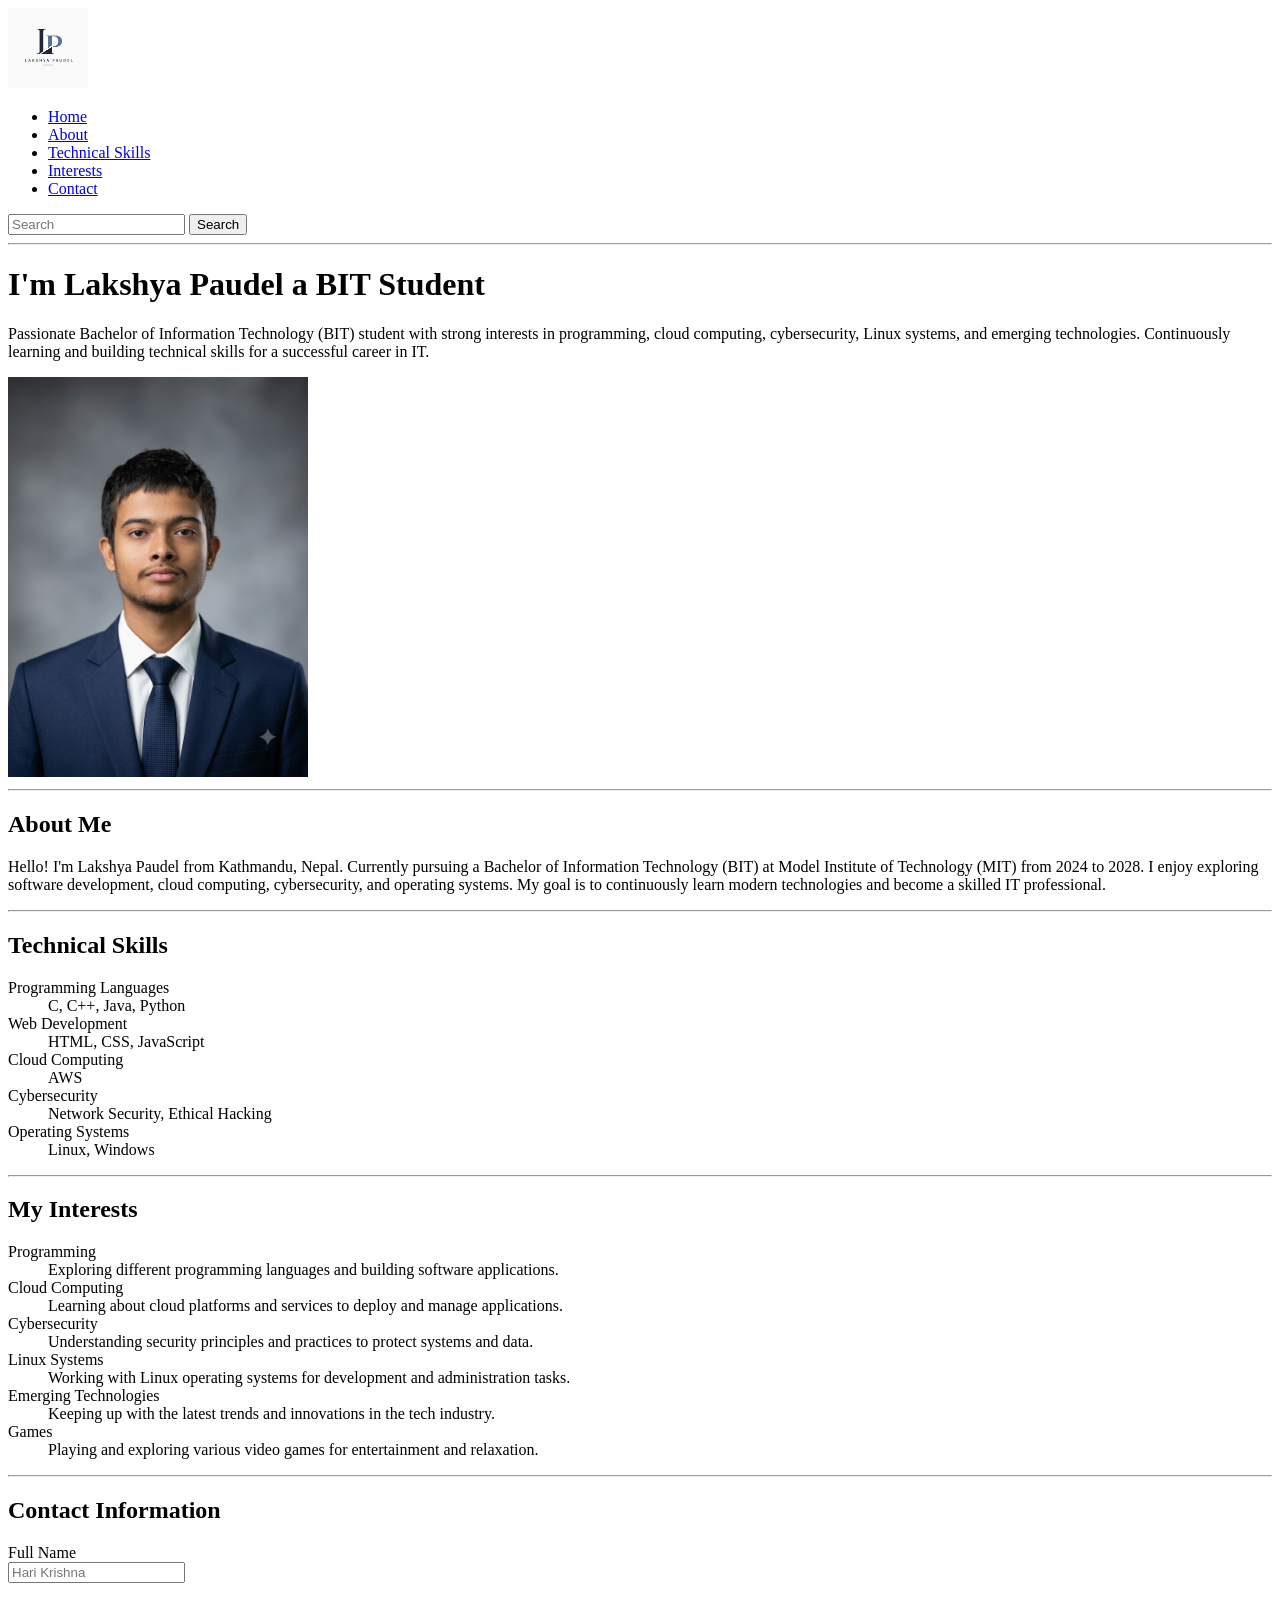
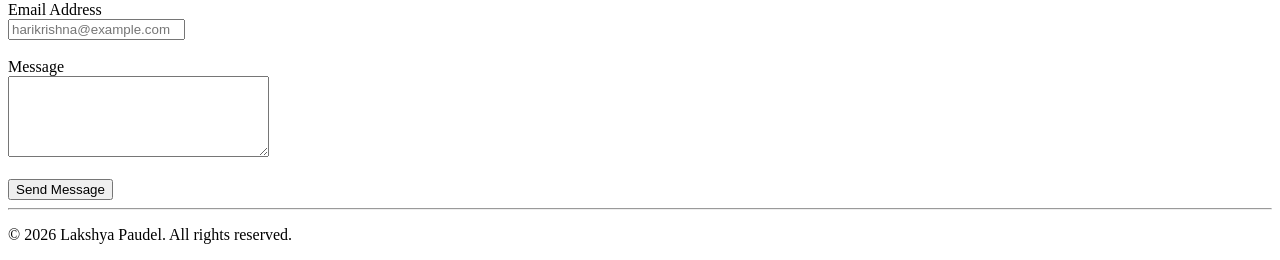
==== index.html @ 7cfab707 "initial commit" ====
<!DOCTYPE html>
<html lang="en">
<head>
    <meta charset="UTF-8">
    <meta name="viewport" content="width=device-width, initial-scale=1.0">
    <title>My Portfolio</title>
</head>
<body>
    <header>
        <img src="images/Logo.png" alt="Logo" width="80">
        <nav>
            <ul>
                <li><a href="#Home">Home</a></li>
                <li><a href="#About">About</a></li>
                <li><a href="#Technical Skills">Technical Skills</a></li>
                <li><a href="#Interests">Interests</a></li>
                <li><a href="#Contact">Contact</a></li>
            </ul>
            <form>
                    <input type="text" placeholder="Search">
                    <button type="submit">Search</button>
                </form>
        </nav>
        <hr>
    </header>
    <main>
        <h1> I'm Lakshya Paudel a BIT Student </h1>
        <p>
            Passionate Bachelor of Information Technology (BIT) student with strong interests in programming, cloud computing, cybersecurity, Linux systems, and emerging technologies. Continuously learning and building technical skills for a successful career in IT.
        </p>
<img src="images/Lakshya Photo.jpg" alt="Lakshya Photo" width="300">
<hr>
<Section id="About">
    <h1> About Me </h1>
    <p>
        Hello! I'm Lakshya Paudel from Kathmandu, Nepal. Currently pursuing a Bachelor of Information Technology (BIT) at Model Institute of Technology (MIT) from 2024 to 2028. I enjoy exploring software development, cloud computing, cybersecurity, and operating systems. My goal is to continuously learn modern technologies and become a skilled IT professional.
    </p>
    </Section>
    <hr>
<Section id="Technical Skills">
    <h1> Technical Skills </h1>
    <dl>
        <dt>Programming Languages</dt>
        <dd>C, C++, Java, Python</dd>

        <dt>Web Development</dt>
        <dd>HTML, CSS, JavaScript</dd>

        <dt>Cloud Computing</dt>
        <dd>AWS</dd>

        <dt>Cybersecurity</dt>
        <dd>Network Security, Ethical Hacking</dd>

        <dt>Operating Systems</dt>
        <dd>Linux, Windows</dd>
    </dl>
    </Section>
    <hr>
    <Section id="Interests">
        <h1> My Interests </h1>
        <dl>
            <dt>Programming</dt>
            <dd>Exploring different programming languages and building software applications.</dd>

            <dt>Cloud Computing</dt>
            <dd>Learning about cloud platforms and services to deploy and manage applications.</dd>

            <dt>Cybersecurity</dt>
            <dd>Understanding security principles and practices to protect systems and data.</dd>

            <dt>Linux Systems</dt>
            <dd>Working with Linux operating systems for development and administration tasks.</dd>

            <dt>Emerging Technologies</dt>
            <dd>Keeping up with the latest trends and innovations in the tech industry.</dd>

            <dt> Games</dt>
            <dd>Playing and exploring various video games for entertainment and relaxation.</dd>
        </dl>
    </Section>
    <hr>
    <Section id="Contact">
        <h1> Contact Information </h1>
        
        <label>Full Name </label><br>
        <input type="text" name="fullname" placeholder="Hari Krishna"><br><br>

        <label>Email Address</label><br>
        <input type="email" name="email" placeholder="harikrishna@example.com"><br><br>

        <label>Message</label><br>
        <textarea rows="5" cols="30"></textarea><br><br>
        <button type="submit">Send Message</button>
        </Section>
    </main>
    <hr>
    <footer>
        <p>&copy; 2026 Lakshya Paudel. All rights reserved.</p>
    </footer>
</body>
</html>
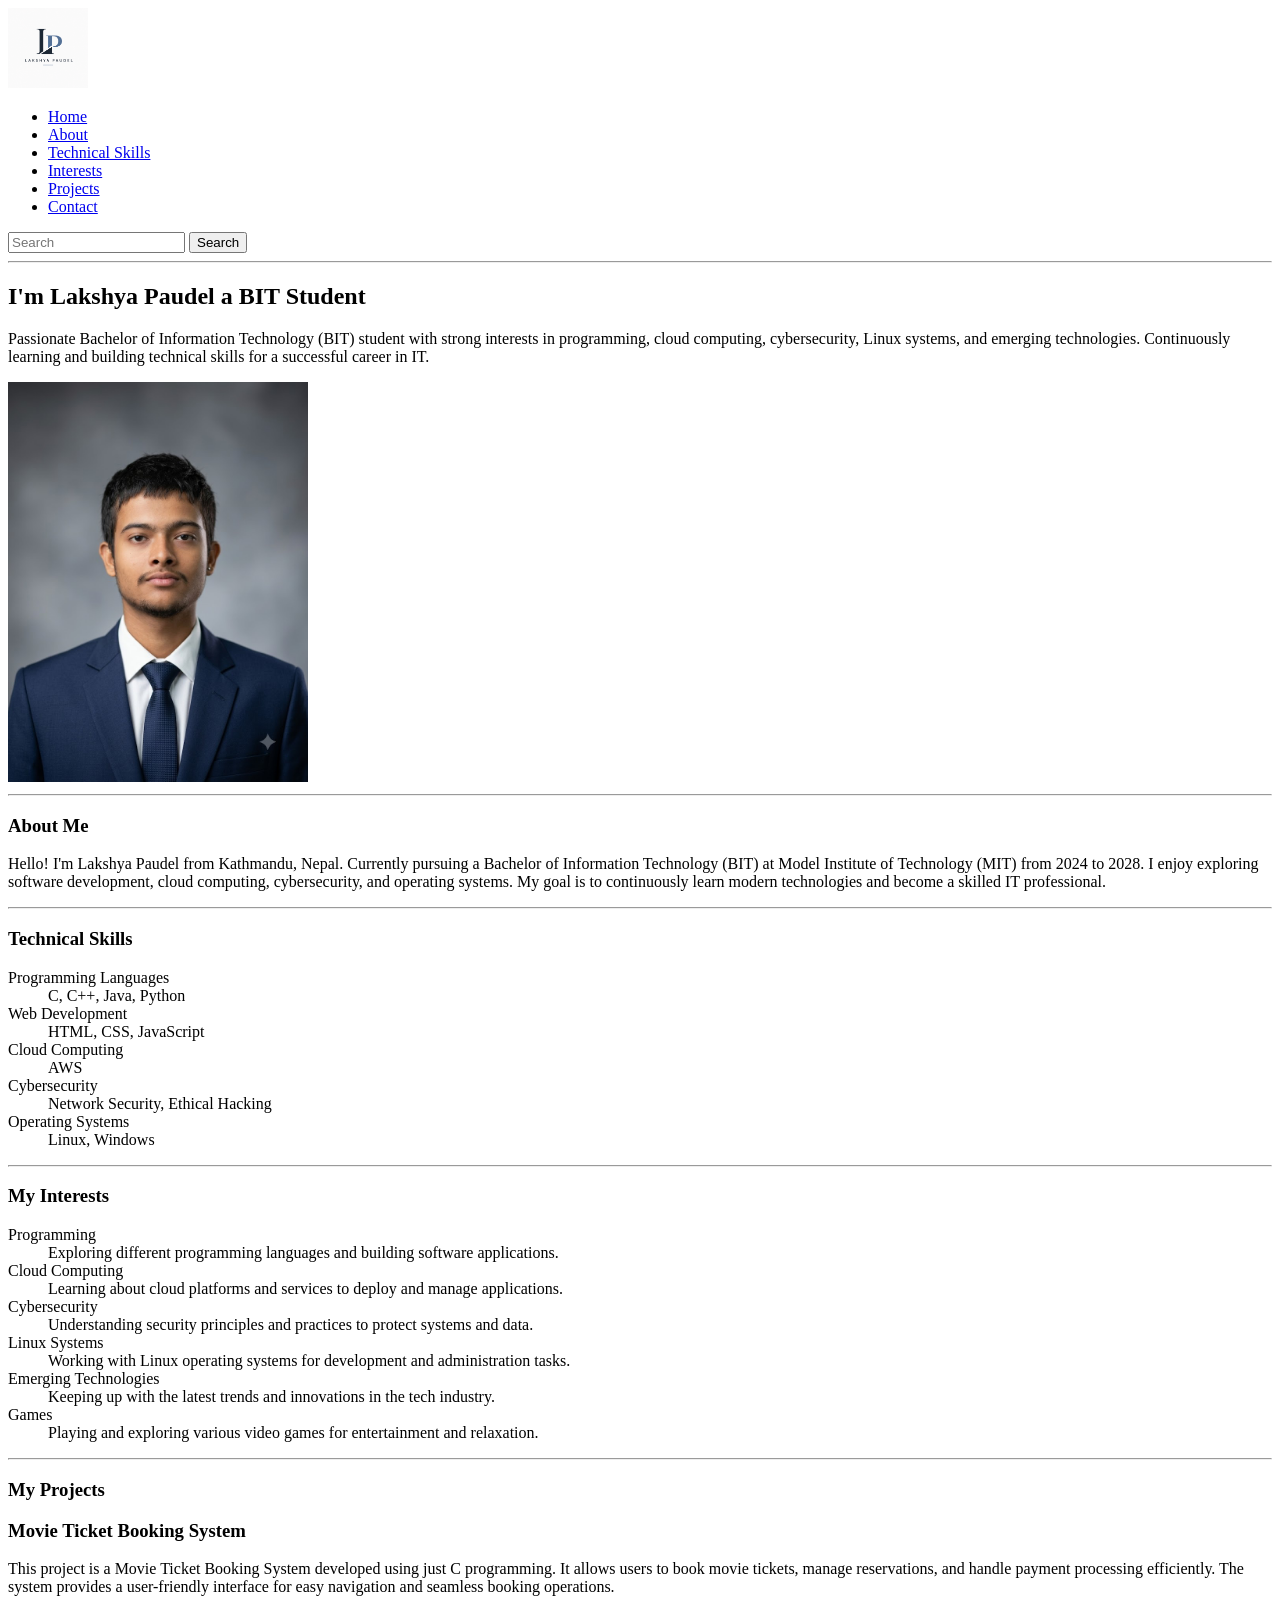
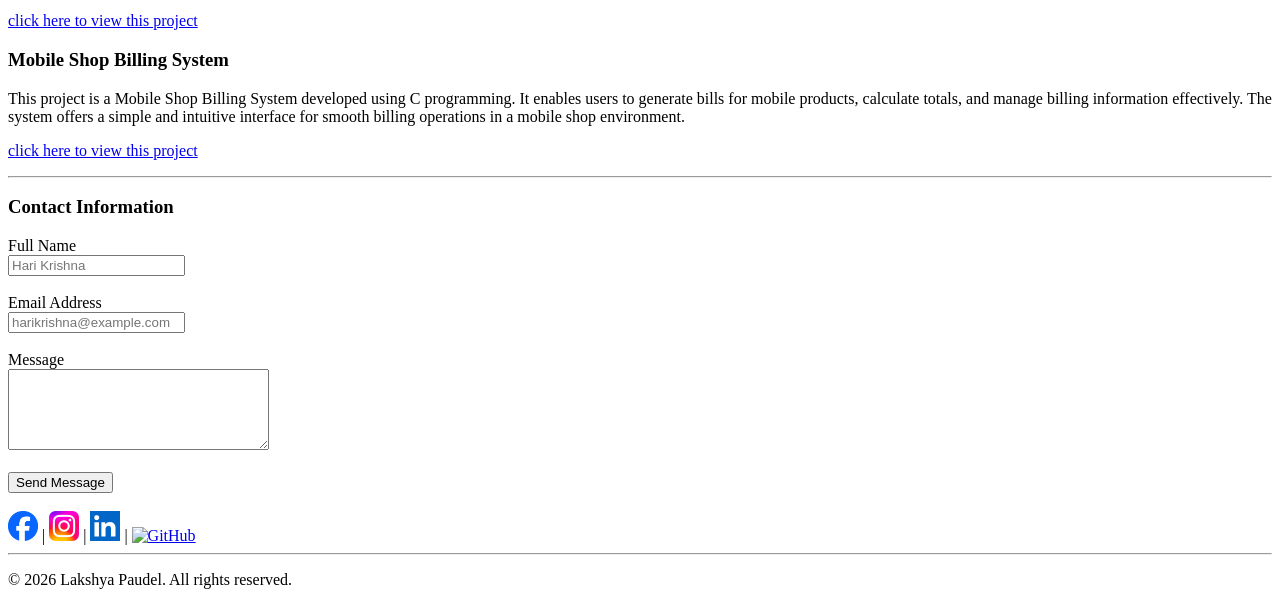
==== commit 225fed7a: "update commit" ====
--- a/index.html
+++ b/index.html
@@ -12,8 +12,9 @@
             <ul>
                 <li><a href="#Home">Home</a></li>
                 <li><a href="#About">About</a></li>
-                <li><a href="#Technical Skills">Technical Skills</a></li>
+                <li><a href="#Technical-Skills">Technical Skills</a></li>
                 <li><a href="#Interests">Interests</a></li>
+                <li><a href="#Projects">Projects</a></li>
                 <li><a href="#Contact">Contact</a></li>
             </ul>
             <form>
@@ -24,11 +25,12 @@
         <hr>
     </header>
     <main>
+<section id="Home">
         <h1> I'm Lakshya Paudel a BIT Student </h1>
         <p>
             Passionate Bachelor of Information Technology (BIT) student with strong interests in programming, cloud computing, cybersecurity, Linux systems, and emerging technologies. Continuously learning and building technical skills for a successful career in IT.
         </p>
-<img src="images/Lakshya Photo.jpg" alt="Lakshya Photo" width="300">
+<img src="images/LakshyaPhoto.jpg" alt="Lakshya Photo" width="300">
 <hr>
 <Section id="About">
     <h1> About Me </h1>
@@ -37,7 +39,7 @@
     </p>
     </Section>
     <hr>
-<Section id="Technical Skills">
+<Section id="Technical-Skills">
     <h1> Technical Skills </h1>
     <dl>
         <dt>Programming Languages</dt>
@@ -80,6 +82,25 @@
         </dl>
     </Section>
     <hr>
+    <section id="Projects">
+        <h1> My Projects </h1>
+        <article>
+            <h3> Movie Ticket Booking System </h3>
+        <p>
+            This project is a Movie Ticket Booking System developed using just C programming. It allows users to book movie tickets, manage reservations, and handle payment processing efficiently. The system provides a user-friendly interface for easy navigation and seamless booking operations.
+        </p>
+        <p><a href="https://github.com/LakshyaPaudel/movie-booking.git" target="_blank">click here to view this project</a></p>
+    </article>
+
+    <article>
+        <h3> Mobile Shop Billing System </h3>
+        <p>
+            This project is a Mobile Shop Billing System developed using C programming. It enables users to generate bills for mobile products, calculate totals, and manage billing information effectively. The system offers a simple and intuitive interface for smooth billing operations in a mobile shop environment.
+        </p>
+        <p><a href="https://github.com/LakshyaPaudel/online-mobile-billing.git" target="_blank">click here to view this project</a></p>
+    </article>
+    </section>
+    <hr>
     <Section id="Contact">
         <h1> Contact Information </h1>
         
@@ -91,8 +112,12 @@
 
         <label>Message</label><br>
         <textarea rows="5" cols="30"></textarea><br><br>
-        <button type="submit">Send Message</button>
+        <button type="submit">Send Message</button><br><br>
         </Section>
+        <a href="https://www.facebook.com/" target="_blank"><img src="images/FacebookLogo.png" alt="Facebook" width="30"></a> |
+        <a href="https://www.instagram.com" target="_blank"><img src="images/InstagramLogo.webp" alt="Instagram" width="30"></a> |
+        <a href="https://www.linkedin.com/in/lakshya-paudel-b1a0b7242/" target="_blank"><img src="images/LinkedinLogo.avif" alt="LinkedIn" width="30"></a> |
+        <a href="https://github.com/LakshyaPaudel" target="_blank"><img src="images/GitHubLogo.png" alt="GitHub" width="30"></a>
     </main>
     <hr>
     <footer>
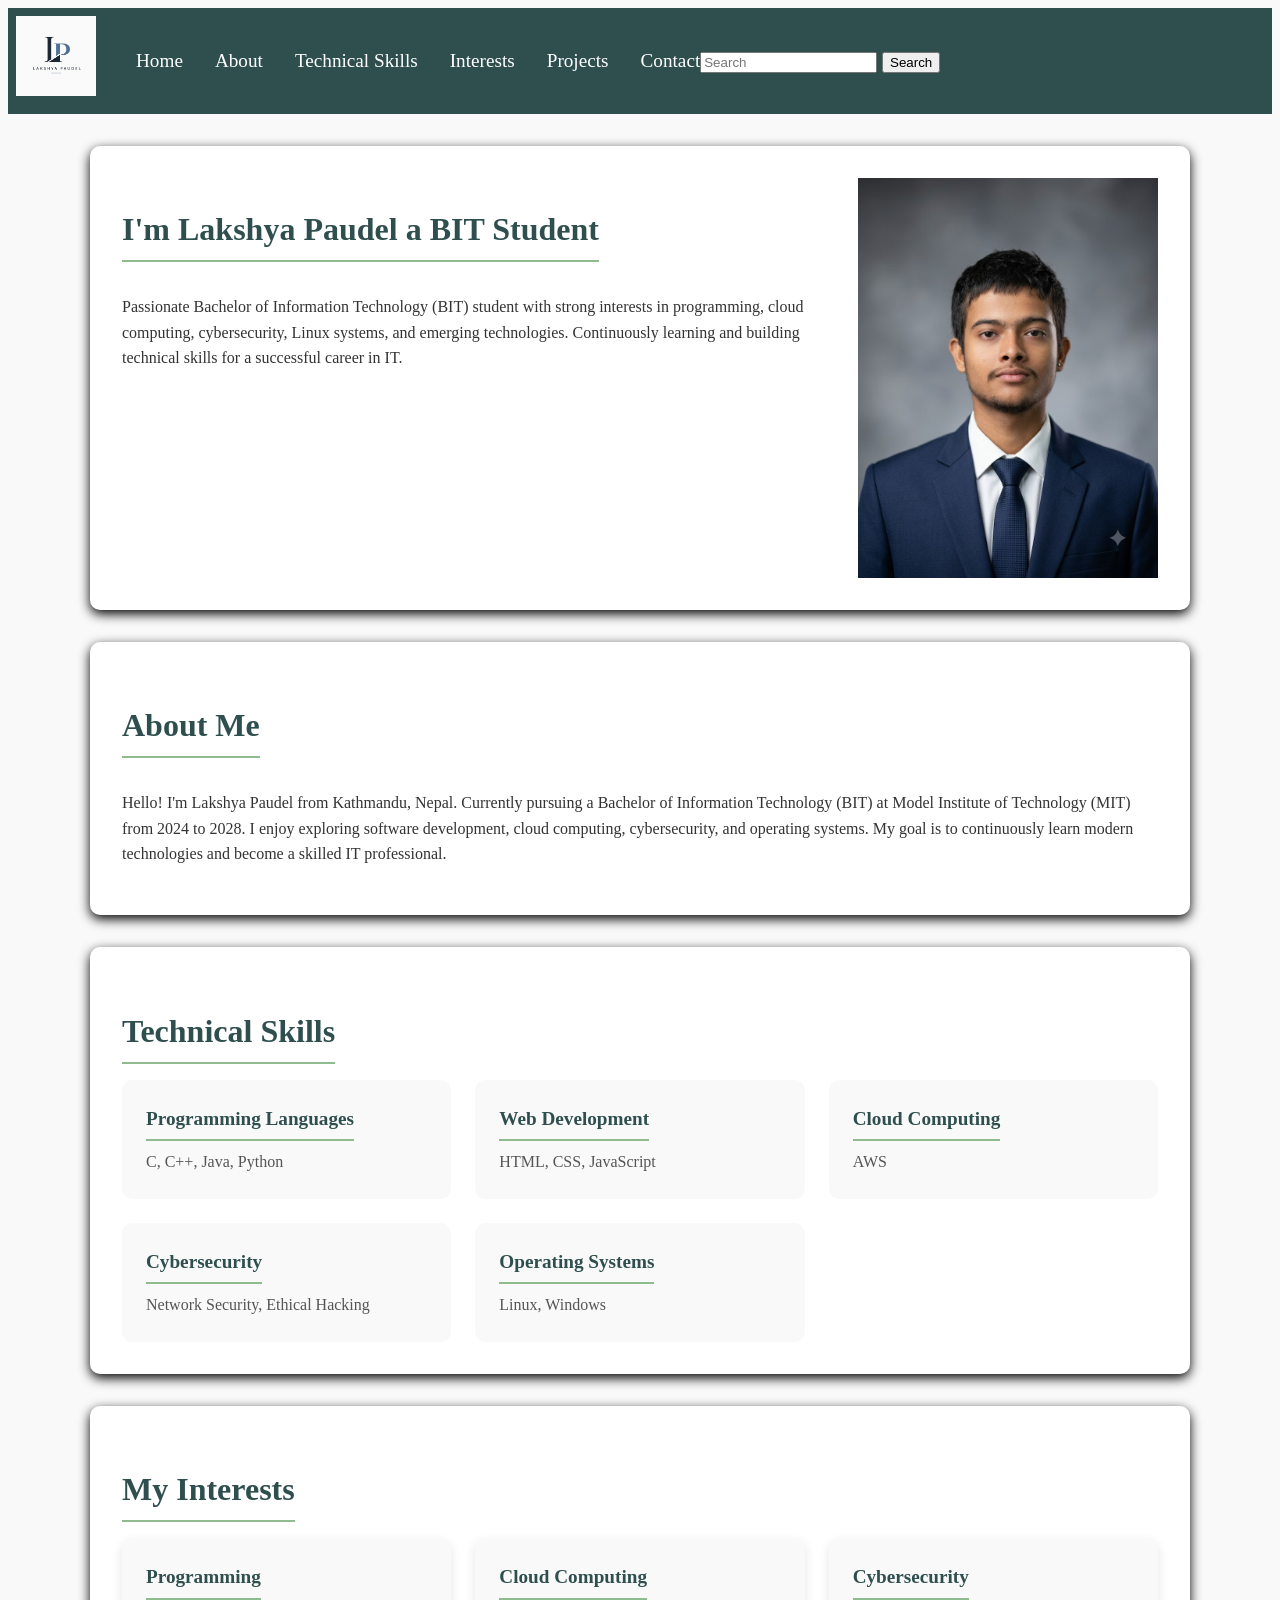
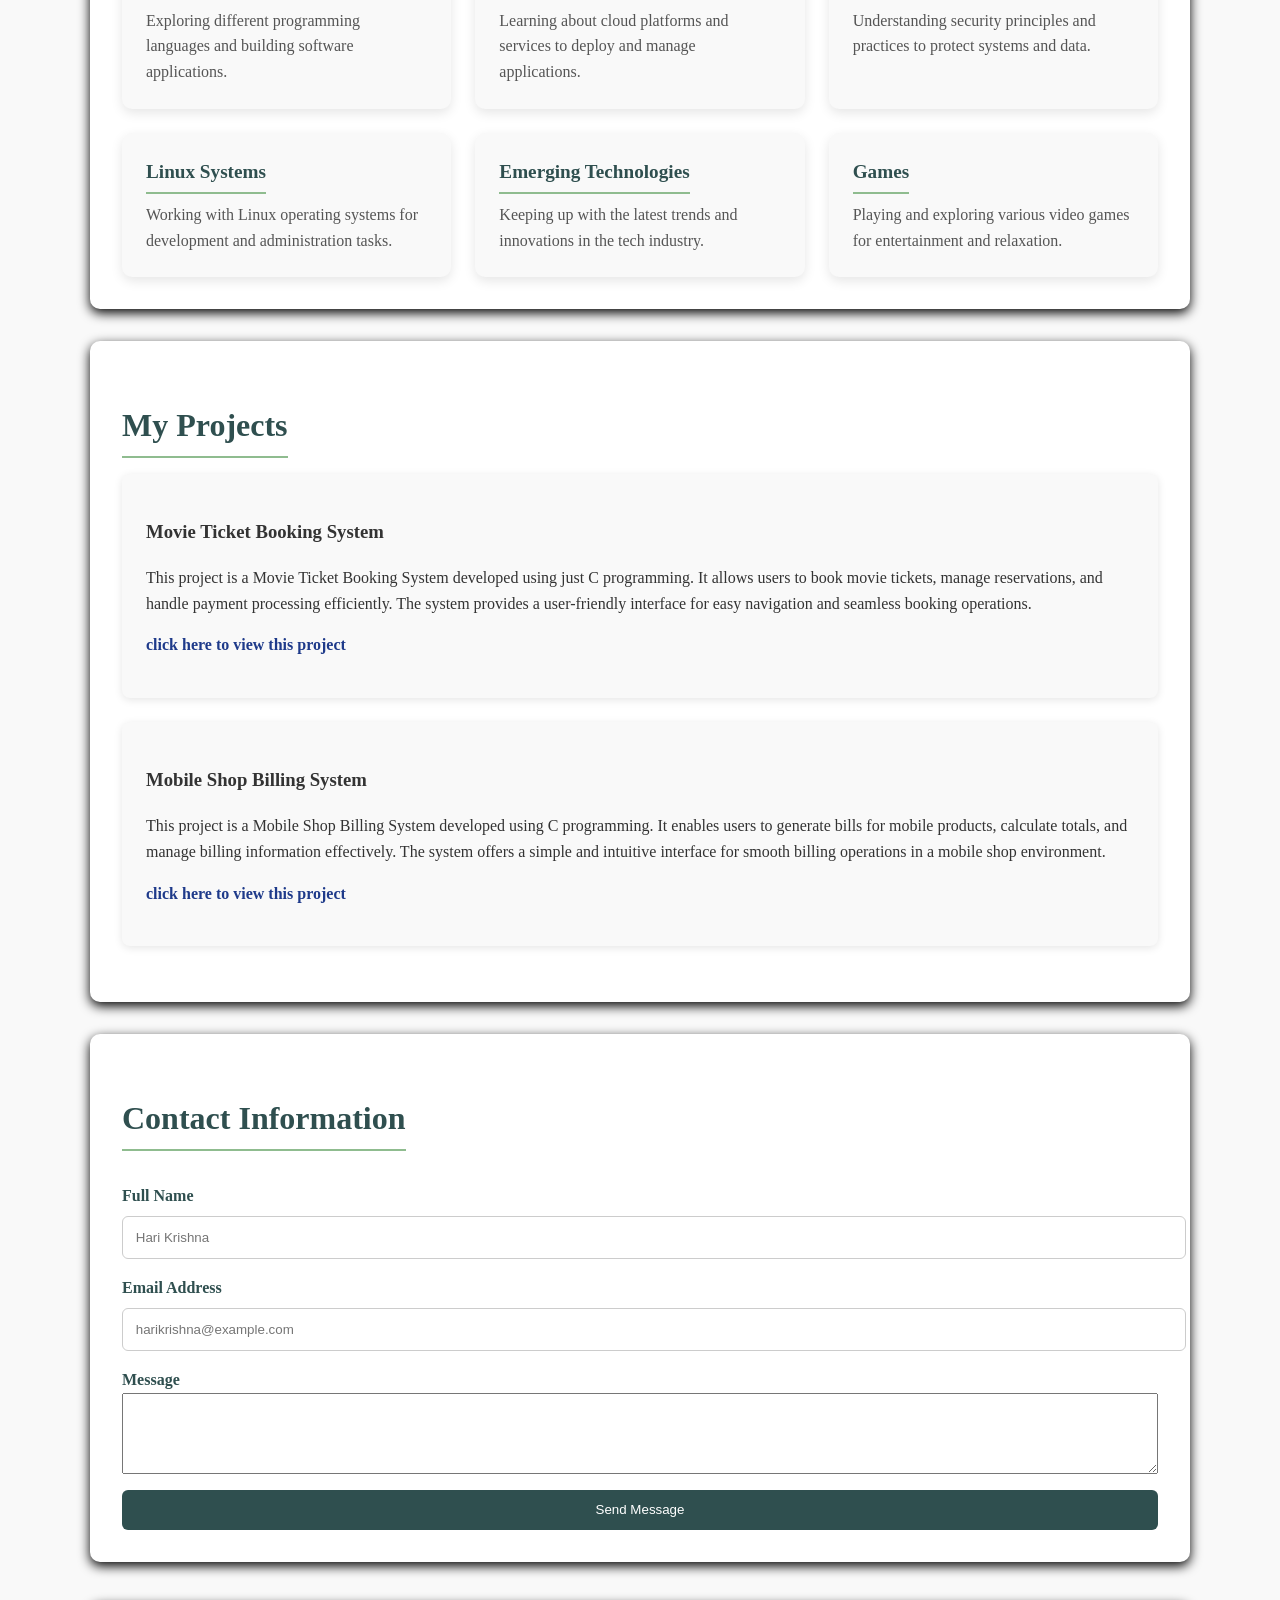
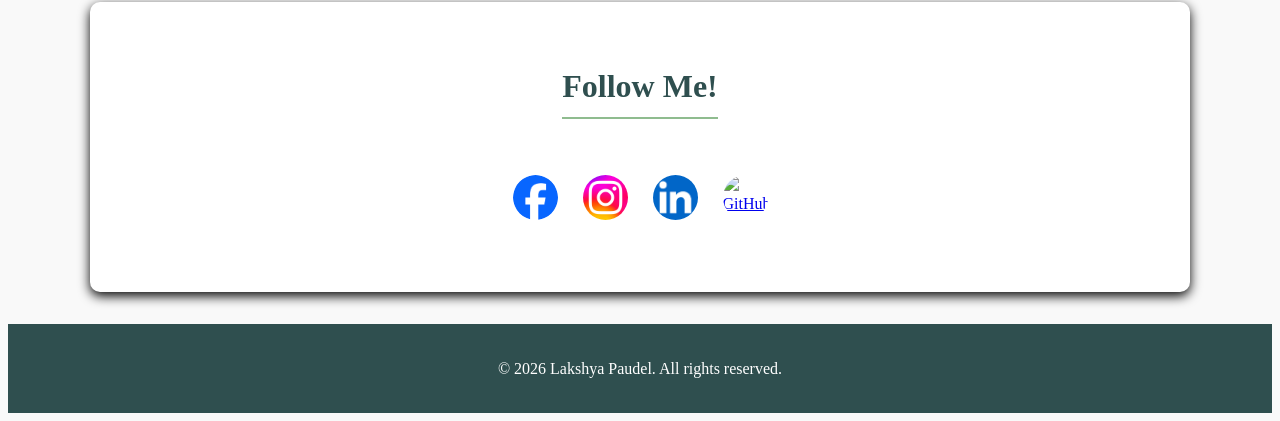
==== commit 6cefc24e: "css added" ====
--- a/index.html
+++ b/index.html
@@ -3,11 +3,15 @@
 <head>
     <meta charset="UTF-8">
     <meta name="viewport" content="width=device-width, initial-scale=1.0">
+    <link rel="stylesheet" href="css/style.css">
     <title>My Portfolio</title>
 </head>
 <body>
     <header>
+        <div class="header-container">
+            <div class="logo">
         <img src="images/Logo.png" alt="Logo" width="80">
+        </div>
         <nav>
             <ul>
                 <li><a href="#Home">Home</a></li>
@@ -17,72 +21,94 @@
                 <li><a href="#Projects">Projects</a></li>
                 <li><a href="#Contact">Contact</a></li>
             </ul>
-            <form>
+        </nav>
+        <div class="search-bar">
+                 <form>
                     <input type="text" placeholder="Search">
                     <button type="submit">Search</button>
                 </form>
-        </nav>
-        <hr>
+        </div>
+        </div>
     </header>
     <main>
 <section id="Home">
+     <div class="home-container">
+        <div class="about-text">
         <h1> I'm Lakshya Paudel a BIT Student </h1>
         <p>
             Passionate Bachelor of Information Technology (BIT) student with strong interests in programming, cloud computing, cybersecurity, Linux systems, and emerging technologies. Continuously learning and building technical skills for a successful career in IT.
         </p>
-<img src="images/LakshyaPhoto.jpg" alt="Lakshya Photo" width="300">
-<hr>
+        </div>
+    <img src="images/LakshyaPhoto.jpg" alt="Lakshya Photo" width="300">
+    </div>
+</section>
 <Section id="About">
+    <div class="about-container">
     <h1> About Me </h1>
     <p>
         Hello! I'm Lakshya Paudel from Kathmandu, Nepal. Currently pursuing a Bachelor of Information Technology (BIT) at Model Institute of Technology (MIT) from 2024 to 2028. I enjoy exploring software development, cloud computing, cybersecurity, and operating systems. My goal is to continuously learn modern technologies and become a skilled IT professional.
     </p>
+    </div>
     </Section>
-    <hr>
 <Section id="Technical-Skills">
-    <h1> Technical Skills </h1>
-    <dl>
+    <div class="skills-container">
+    <h1 class="skills-heading"> Technical Skills </h1>
+    <div class="skills-grid">
+        <div class="skills-card">
         <dt>Programming Languages</dt>
         <dd>C, C++, Java, Python</dd>
-
+        </div>
+        <div class="skills-card">
         <dt>Web Development</dt>
         <dd>HTML, CSS, JavaScript</dd>
-
+        </div>
+        <div class="skills-card">
         <dt>Cloud Computing</dt>
         <dd>AWS</dd>
-
+        </div>
+        <div class="skills-card">
         <dt>Cybersecurity</dt>
         <dd>Network Security, Ethical Hacking</dd>
-
+        </div>
+        <div class="skills-card">
         <dt>Operating Systems</dt>
         <dd>Linux, Windows</dd>
-    </dl>
+        </div>
+    </div>
+    </div>
     </Section>
-    <hr>
     <Section id="Interests">
-        <h1> My Interests </h1>
-        <dl>
+        <div class="interests-container">
+        <h1 class="interests-heading"> My Interests </h1>
+        <div class="interests-grid">
+            <div class="interests-card">
             <dt>Programming</dt>
             <dd>Exploring different programming languages and building software applications.</dd>
-
+            </div>
+            <div class="interests-card">
             <dt>Cloud Computing</dt>
             <dd>Learning about cloud platforms and services to deploy and manage applications.</dd>
-
+            </div>
+            <div class="interests-card">
             <dt>Cybersecurity</dt>
             <dd>Understanding security principles and practices to protect systems and data.</dd>
-
+            </div>
+            <div class="interests-card">
             <dt>Linux Systems</dt>
             <dd>Working with Linux operating systems for development and administration tasks.</dd>
-
+            </div>
+            <div class="interests-card">
             <dt>Emerging Technologies</dt>
             <dd>Keeping up with the latest trends and innovations in the tech industry.</dd>
-
+            </div>
+            <div class="interests-card">
             <dt> Games</dt>
             <dd>Playing and exploring various video games for entertainment and relaxation.</dd>
-        </dl>
+            </div>
+        </div>
     </Section>
-    <hr>
     <section id="Projects">
+         <div class="projects-container">
         <h1> My Projects </h1>
         <article>
             <h3> Movie Ticket Booking System </h3>
@@ -99,27 +125,38 @@
         </p>
         <p><a href="https://github.com/LakshyaPaudel/online-mobile-billing.git" target="_blank">click here to view this project</a></p>
     </article>
+        </div>
     </section>
-    <hr>
     <Section id="Contact">
+        <div class="contact-container">
         <h1> Contact Information </h1>
-        
-        <label>Full Name </label><br>
-        <input type="text" name="fullname" placeholder="Hari Krishna"><br><br>
-
-        <label>Email Address</label><br>
-        <input type="email" name="email" placeholder="harikrishna@example.com"><br><br>
-
-        <label>Message</label><br>
-        <textarea rows="5" cols="30"></textarea><br><br>
-        <button type="submit">Send Message</button><br><br>
-        </Section>
-        <a href="https://www.facebook.com/" target="_blank"><img src="images/FacebookLogo.png" alt="Facebook" width="30"></a> |
-        <a href="https://www.instagram.com" target="_blank"><img src="images/InstagramLogo.webp" alt="Instagram" width="30"></a> |
-        <a href="https://www.linkedin.com/in/lakshya-paudel-b1a0b7242/" target="_blank"><img src="images/LinkedinLogo.avif" alt="LinkedIn" width="30"></a> |
-        <a href="https://github.com/LakshyaPaudel" target="_blank"><img src="images/GitHubLogo.png" alt="GitHub" width="30"></a>
+        <form>
+        <label>Full Name </label>
+        <input type="text" name="fullname" placeholder="Hari Krishna">
+        <label>Email Address</label>
+        <input type="email" name="email" placeholder="harikrishna@example.com">
+        <label>Message</label>
+        <textarea rows="5" cols="30"></textarea>
+        <button type="submit">Send Message</button>
+        </form>
+        </div>
+    </Section>
+    <section id="follow-me">
+    <div class= "follow-container">
+    <h1 class="social-section">Follow Me!</h1>
+    <div class="social-media">
+        <a href="https://www.facebook.com/" target="_blank"><img src="images/FacebookLogo.png" alt="Facebook" width="30">
+        <i class="fab fa-facebook-f"></i></a>
+        <a href="https://www.instagram.com" target="_blank"><img src="images/InstagramLogo.webp" alt="Instagram" width="30">
+        <i class="fab fa-instagram"></i></a>
+        <a href="https://www.linkedin.com/in/lakshya-paudel-b1a0b7242/" target="_blank"><img src="images/LinkedinLogo.avif" alt="LinkedIn" width="30">
+        <i class="fab fa-linkedin-in"></i></a>
+        <a href="https://github.com/LakshyaPaudel" target="_blank"><img src="images/GitHubLogo.png" alt="GitHub" width="30">
+        <i class="fab fa-github"></i></a>
+    </div>
+    </div>
+    </section>
     </main>
-    <hr>
     <footer>
         <p>&copy; 2026 Lakshya Paudel. All rights reserved.</p>
     </footer>
--- a/css/style.css
+++ b/css/style.css
@@ -0,0 +1,276 @@
+body{
+    font-family:'Segoe UI', 'Times New Roman', sans-serif;
+    background: #f9f9f9;
+    line-height: 1.6;
+    color: #333;
+}
+.header-container{
+    display: flex;
+    align-items: center;
+    padding: 0.5rem;
+    background-color: darkslategray;
+    font-size: larger;
+}
+nav ul{
+    display: flex;
+    list-style: none;
+    gap: 2rem;
+}
+nav a{
+    color: #fff;
+    text-decoration: none;
+}
+nav a:hover{
+    color: rgb(193, 135, 234);
+    font-weight: 400;
+}
+
+/* header input, header button{
+    padding: 0.5rem;
+    border-radius: 4px;
+    border: none;
+}
+header input{
+    width: 250px;
+}
+header button{
+    width: 100px;
+    background-color: darkseagreen;
+    color: azure;
+    /* margin-left: 10px; */
+ 
+main{
+    max-width: 1100px;
+    margin: 2rem auto;
+    padding: 0 1rem;
+}
+.home-container,
+.about-container,
+.skills-container,
+.interests-container,
+.projects-container,
+.follow-container,
+.contact-container{
+    background: #fff;
+    padding: 2rem;
+    border-radius: 10px;
+    margin-bottom: 2rem;
+    box-shadow: 0 4px 12px rgba(0, 0, 0, 1);
+}
+/*headings*/
+h1, h2{
+    font-family:'Segoe UI', 'Times New Roman', sans-serif;
+    color:  darkslategray;
+    margin-bottom: 1rem;
+}
+h1{
+    font-size: 2rem;
+    border-bottom: 2px solid darkseagreen;
+    display: inline-block;
+    padding-bottom: 0.3rem;
+}
+h2{
+    font-size: 1.5rem;
+    margin-top: 1.5rem;
+}
+/*home-container*/
+.home-container{
+    display: flex;
+}
+.skills-grid{
+    display: grid;
+    gap: 1.5rem;
+    grid-template-columns: repeat(auto-fill, minmax(250px,1fr));
+}
+.skills-card{
+    background: #f9f9f9;
+    padding: 1.5rem;
+    border-radius: 10px;
+    box-shadow: 0 4px 12px rgba(0, 0, 0, 0, 1);
+}
+.skills-card dt{
+    font-size: 1.2rem;
+    border-bottom: 2px solid  darkseagreen;
+    display: inline-block;
+    padding-bottom: 0.3rem;
+    color:  darkslategray;
+    margin-bottom: 0.5rem;
+    font-weight: bold;
+}
+.skills-card dd{
+    margin: 0;
+    color: #555;
+    font-size: 1rem;
+}
+.skills-card:hover{
+    transform: translateY(-5px);
+    box-shadow: 0 6px 16px rgba(0, 0, 0, 0.15);
+}
+.interests-grid{
+    display: grid;
+    gap: 1.5rem;
+    grid-template-columns: repeat(auto-fill, minmax(250px,1fr));
+}
+.interests-card{
+    background: #f9f9f9;
+    padding: 1.5rem;
+    border-radius: 10px;
+    box-shadow: 0 4px 12px rgba(0, 0, 0, 0.1);
+}
+.interests-card dt{
+    font-size: 1.2rem;
+    border-bottom: 2px solid  darkseagreen;
+    display: inline-block;
+    padding-bottom: 0.3rem;
+    color:  darkslategray;
+    margin-bottom: 0.5rem;
+    font-weight: bold;
+}
+.interests-card dd{
+    margin: 0;
+    color: #555;
+    font-size: 1rem;
+}
+.interests-card:hover{
+    transform: translateY(-5px);
+    box-shadow: 0 6px 16px rgba(0, 0, 0, 0.15);
+}
+.projects-container article{
+    background: #f9f9f9;
+    padding: 1.5rem;
+    border-radius: 8px;
+    box-shadow: 0 2px 8px rgba(0, 0, 0, 0.1);
+    margin-bottom: 1.5rem;
+}
+.projects-container a{
+    color: #1e3a8a;
+    font-weight: bold;
+    text-decoration: none;
+}
+.projects-container a:hover{
+    color:  rgb(193, 135, 234);
+}
+.contact-container form{
+    display: flex;
+    flex-direction: column;
+}
+.contact-container label{
+    font-weight: bold;
+    color: darkslategray;
+    margin-top: 1rem;
+}
+.contact-container input,
+.about-container textarea{
+    width: 100%;
+    padding: 0.8rem;
+    margin-top: 0.5rem;
+    border: 1px solid #ccc;
+    border-radius: 6px;
+}
+.contact-container button{
+    margin-top: 1rem;
+    background-color: darkslategray;
+    color: #fff;
+    padding: 0.8rem 1.5rem;
+    border: none;
+    border-radius: 6px;
+}
+.contact-container button:hover{
+    background: darkseagreen;
+    color: azure;
+}
+footer{
+    background-color: darkslategray;
+    color: #fff;
+    padding: 1rem;
+    text-align: center;
+    margin-top: 2rem;
+}
+.follow-container{
+    text-align:center;
+    margin-top:40px;
+}
+
+/* Social Media Icons */
+.social-media{
+    display: flex;
+    justify-content: center;
+    align-items: center;
+    gap: 25px;
+    margin: 40px 0;
+}
+
+.social-media a{
+    display: inline-flex;
+    transition: transform 0.3s ease, box-shadow 0.3s ease;
+}
+
+.social-media img{
+    width: 45px;
+    height: 45px;
+    border-radius: 50%;
+    object-fit: cover;
+    transition: transform 0.3s ease, box-shadow 0.3s ease;
+}
+
+/* Hover Animation */
+.social-media a:hover img{
+    transform: translateY(-10px) scale(1.15) rotate(8deg);
+    box-shadow: 0 10px 20px rgba(27,38,49,0.3);
+}
+
+/* Click Animation */
+.social-media a:active img{
+    transform: scale(0.95);
+}
+@media(max-width: 768px){
+    .header-container{
+        flex-direction: column;
+        align-items: flex-start;
+        gap: 1rem;
+    }
+    nav ul{
+        flex-direction: column;
+        gap: 1rem;
+        width: 100%;
+        background: darkslategray;
+        padding: 1rem;
+        border-radius: 8px;
+    }
+    nav a{
+        font-size: 1rem;
+        display: block;
+        padding: 0.5rem;
+        border-radius: 6px;
+    }
+    .search-bar{
+        width: 100%;
+    }
+    .search-bar input{
+        width: 100%;
+    }
+    .home-container{
+        flex-direction: column;
+        align-items: center;
+        text-align: center;
+    }
+    .home-container img{
+        width: 100%;
+        max-width: 250px;
+    }
+}
+@media (min-width: 769px) and (max-width: 1024px){
+    .header-container{
+        flex-direction: column;
+        align-items: center;
+        gap: 1rem;
+    }
+    nav ul{
+        gap: 1rem;
+    }
+    .home-container{
+        flex-direction: column;
+        align-items: center;
+        text-align: center;
+    }
+}
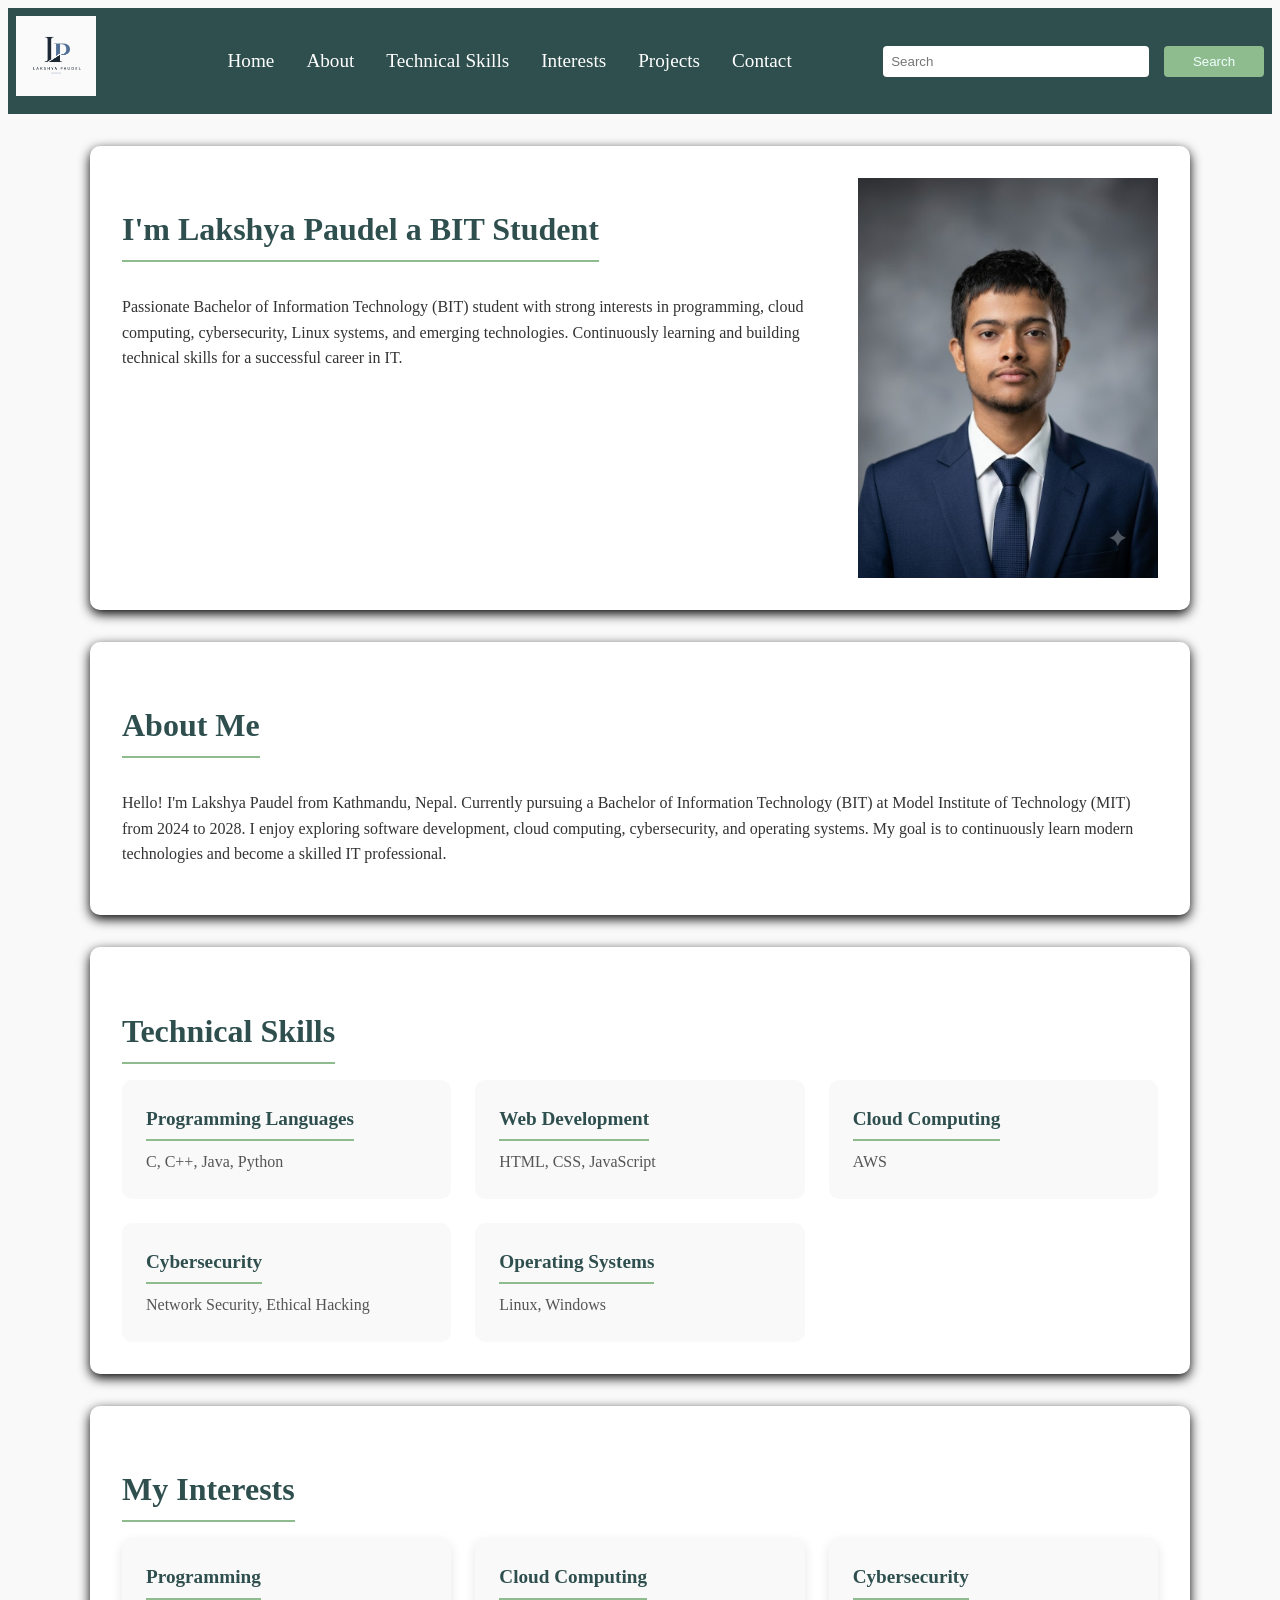
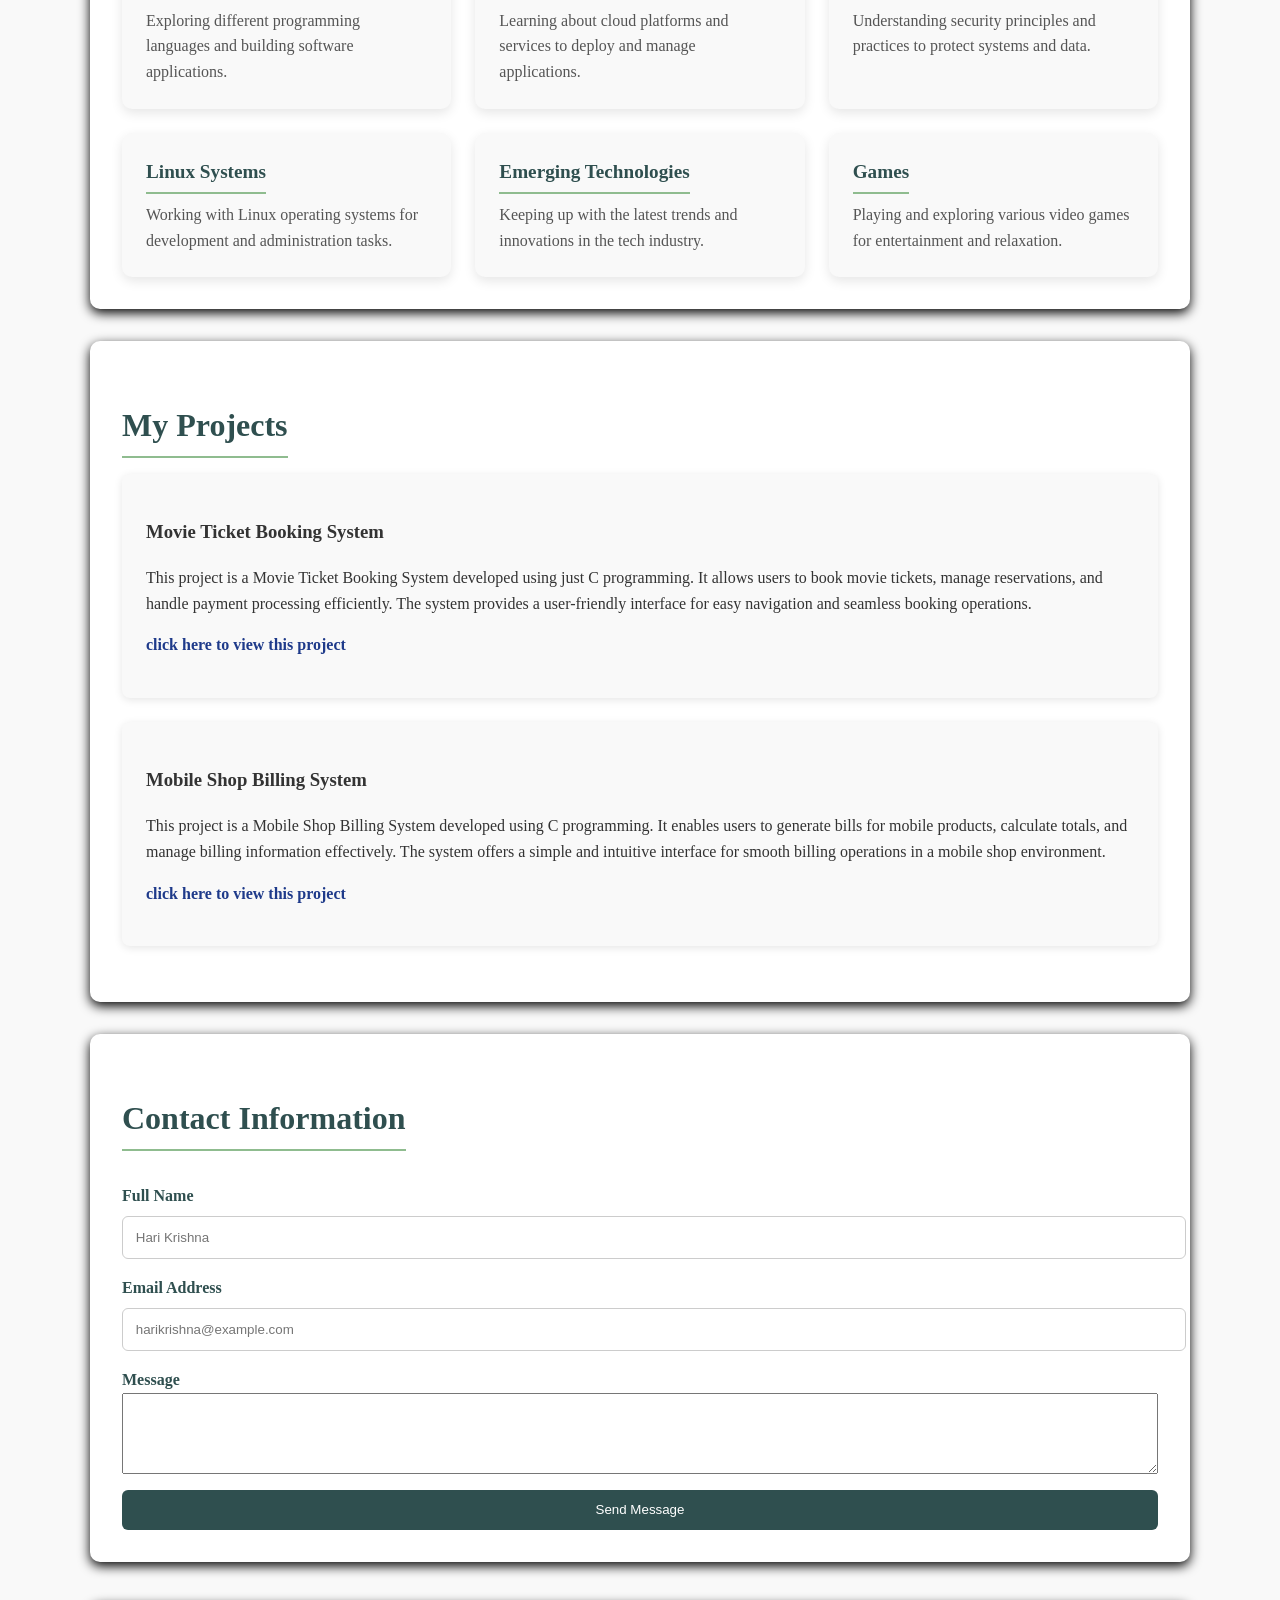
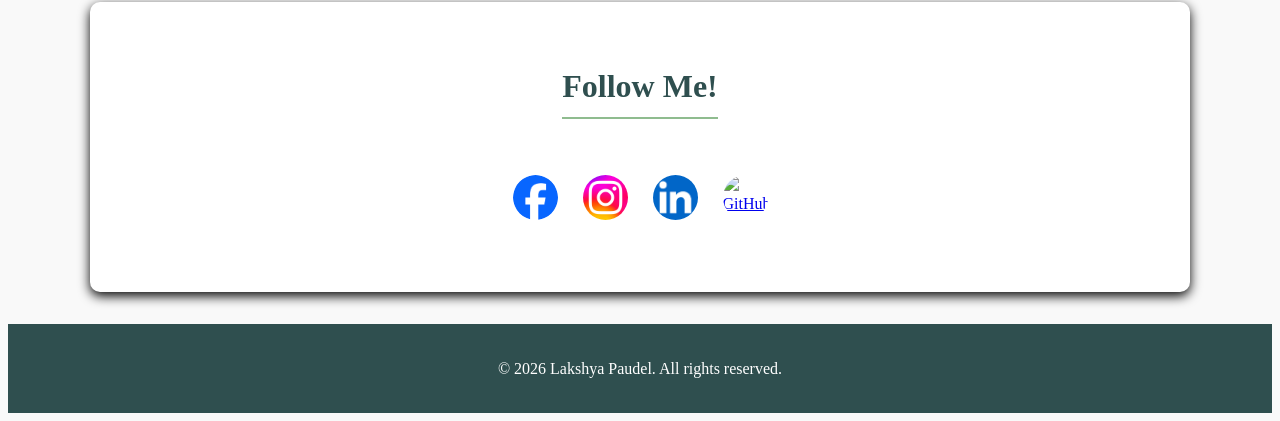
==== commit 295ccd8e: "update commit" ====
--- a/index.html
+++ b/index.html
@@ -11,7 +11,8 @@
         <div class="header-container">
             <div class="logo">
         <img src="images/Logo.png" alt="Logo" width="80">
-        </div>
+            </div>
+            <div>
         <nav>
             <ul>
                 <li><a href="#Home">Home</a></li>
@@ -22,6 +23,7 @@
                 <li><a href="#Contact">Contact</a></li>
             </ul>
         </nav>
+            </div>
         <div class="search-bar">
                  <form>
                     <input type="text" placeholder="Search">
--- a/css/style.css
+++ b/css/style.css
@@ -7,6 +7,7 @@
 .header-container{
     display: flex;
     align-items: center;
+    justify-content: space-between;
     padding: 0.5rem;
     background-color: darkslategray;
     font-size: larger;
@@ -25,7 +26,8 @@
     font-weight: 400;
 }
 
-/* header input, header button{
+
+header input, header button{
     padding: 0.5rem;
     border-radius: 4px;
     border: none;
@@ -37,8 +39,8 @@
     width: 100px;
     background-color: darkseagreen;
     color: azure;
-    /* margin-left: 10px; */
- 
+    margin-left: 10px;
+}
 main{
     max-width: 1100px;
     margin: 2rem auto;
@@ -246,9 +248,9 @@
     .search-bar{
         width: 100%;
     }
-    .search-bar input{
-        width: 100%;
-    }
+    /* .search-bar input{
+        width: 100%;
+    } */
     .home-container{
         flex-direction: column;
         align-items: center;
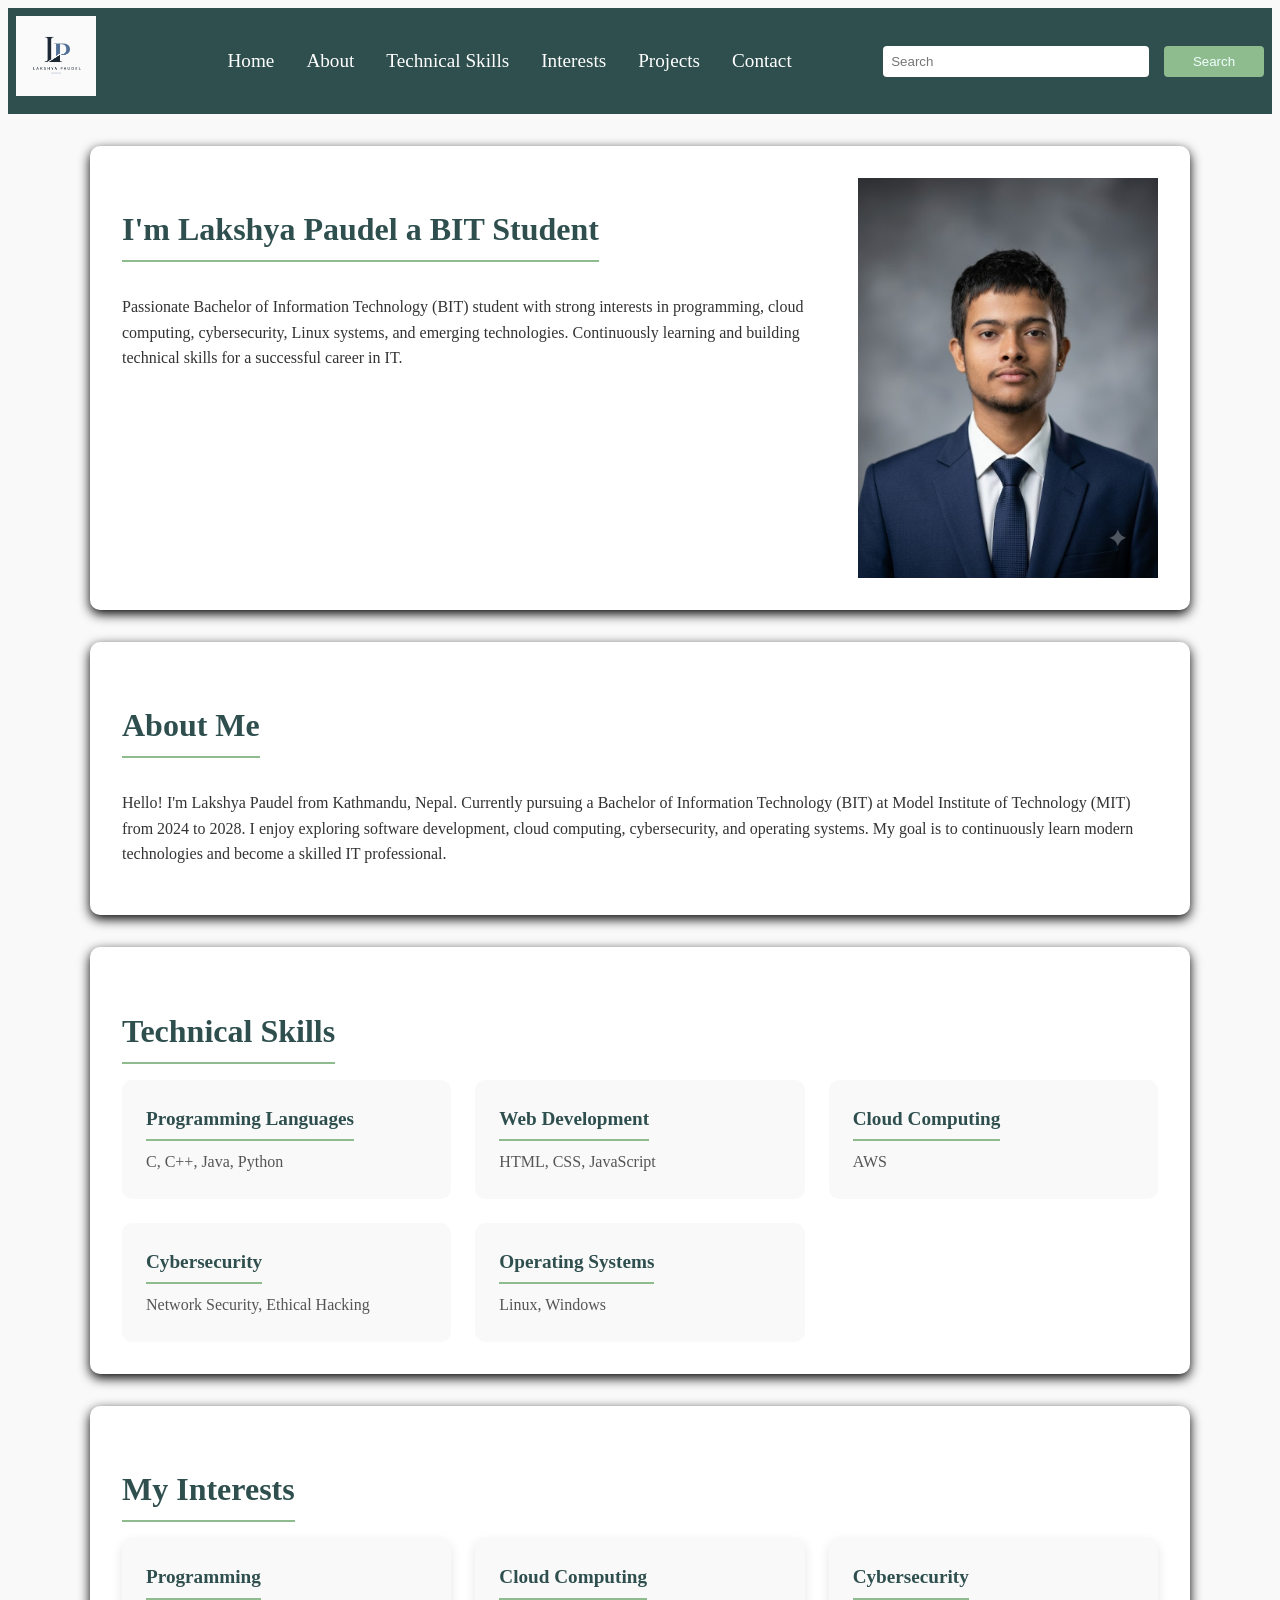
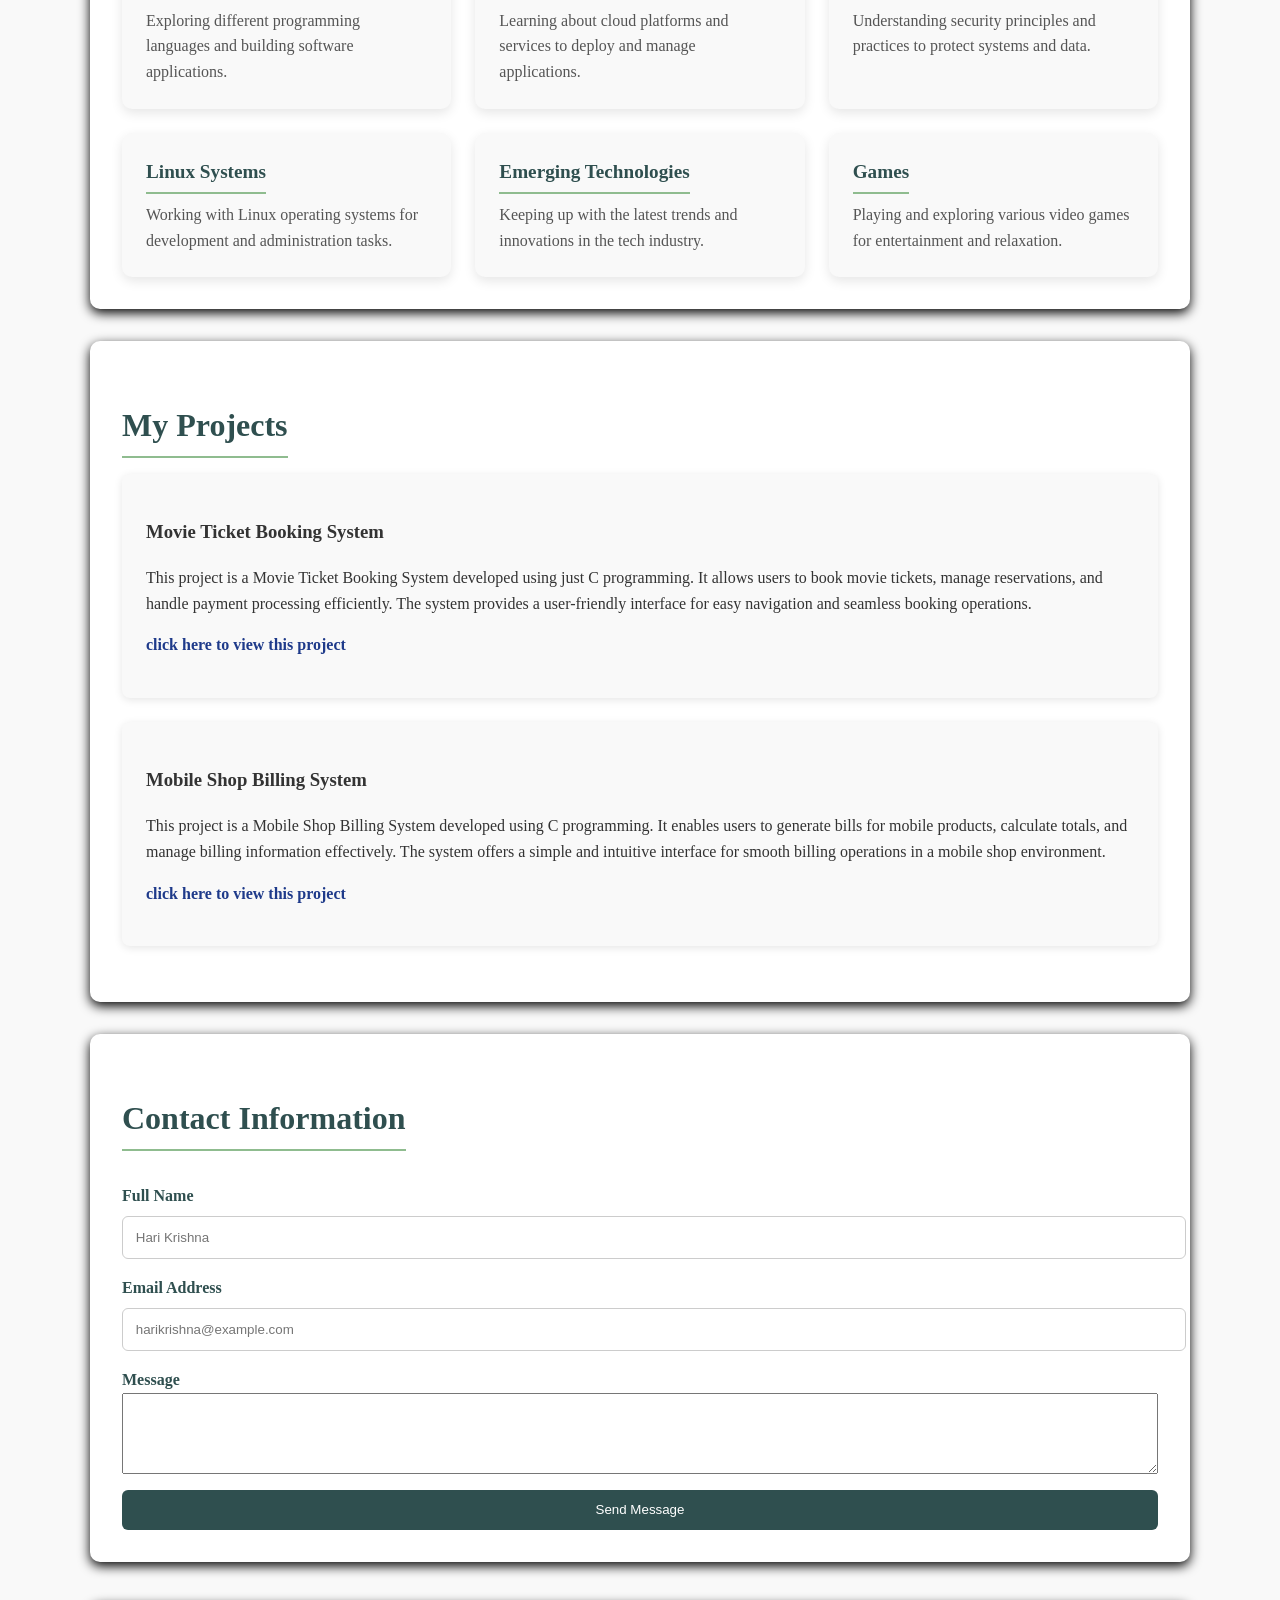
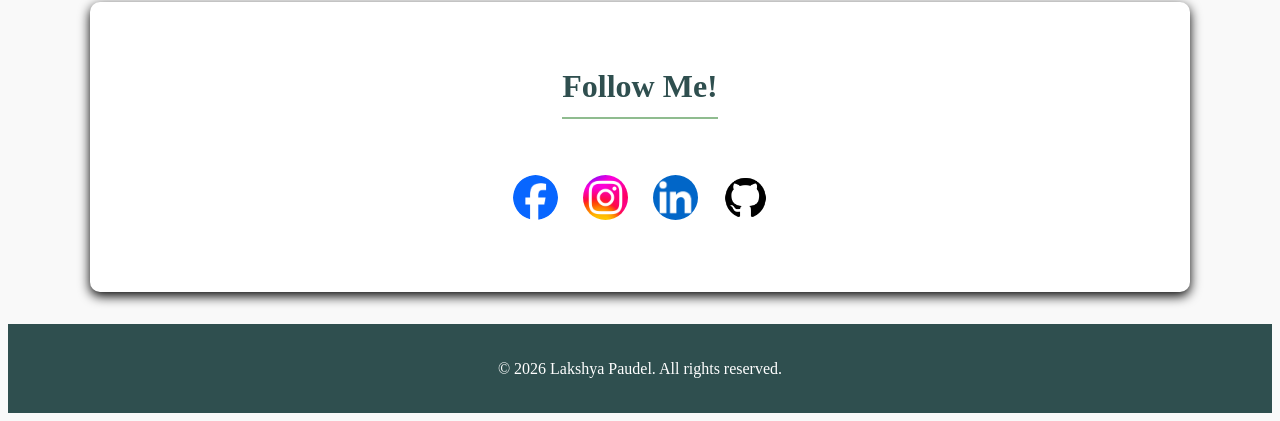
==== commit b3c5476c: "update commit" ====
--- a/index.html
+++ b/index.html
@@ -153,7 +153,7 @@
         <i class="fab fa-instagram"></i></a>
         <a href="https://www.linkedin.com/in/lakshya-paudel-b1a0b7242/" target="_blank"><img src="images/LinkedinLogo.avif" alt="LinkedIn" width="30">
         <i class="fab fa-linkedin-in"></i></a>
-        <a href="https://github.com/LakshyaPaudel" target="_blank"><img src="images/GitHubLogo.png" alt="GitHub" width="30">
+        <a href="https://github.com/LakshyaPaudel" target="_blank"><img src="images/GithubLogo.png" alt="GitHub" width="30">
         <i class="fab fa-github"></i></a>
     </div>
     </div>
